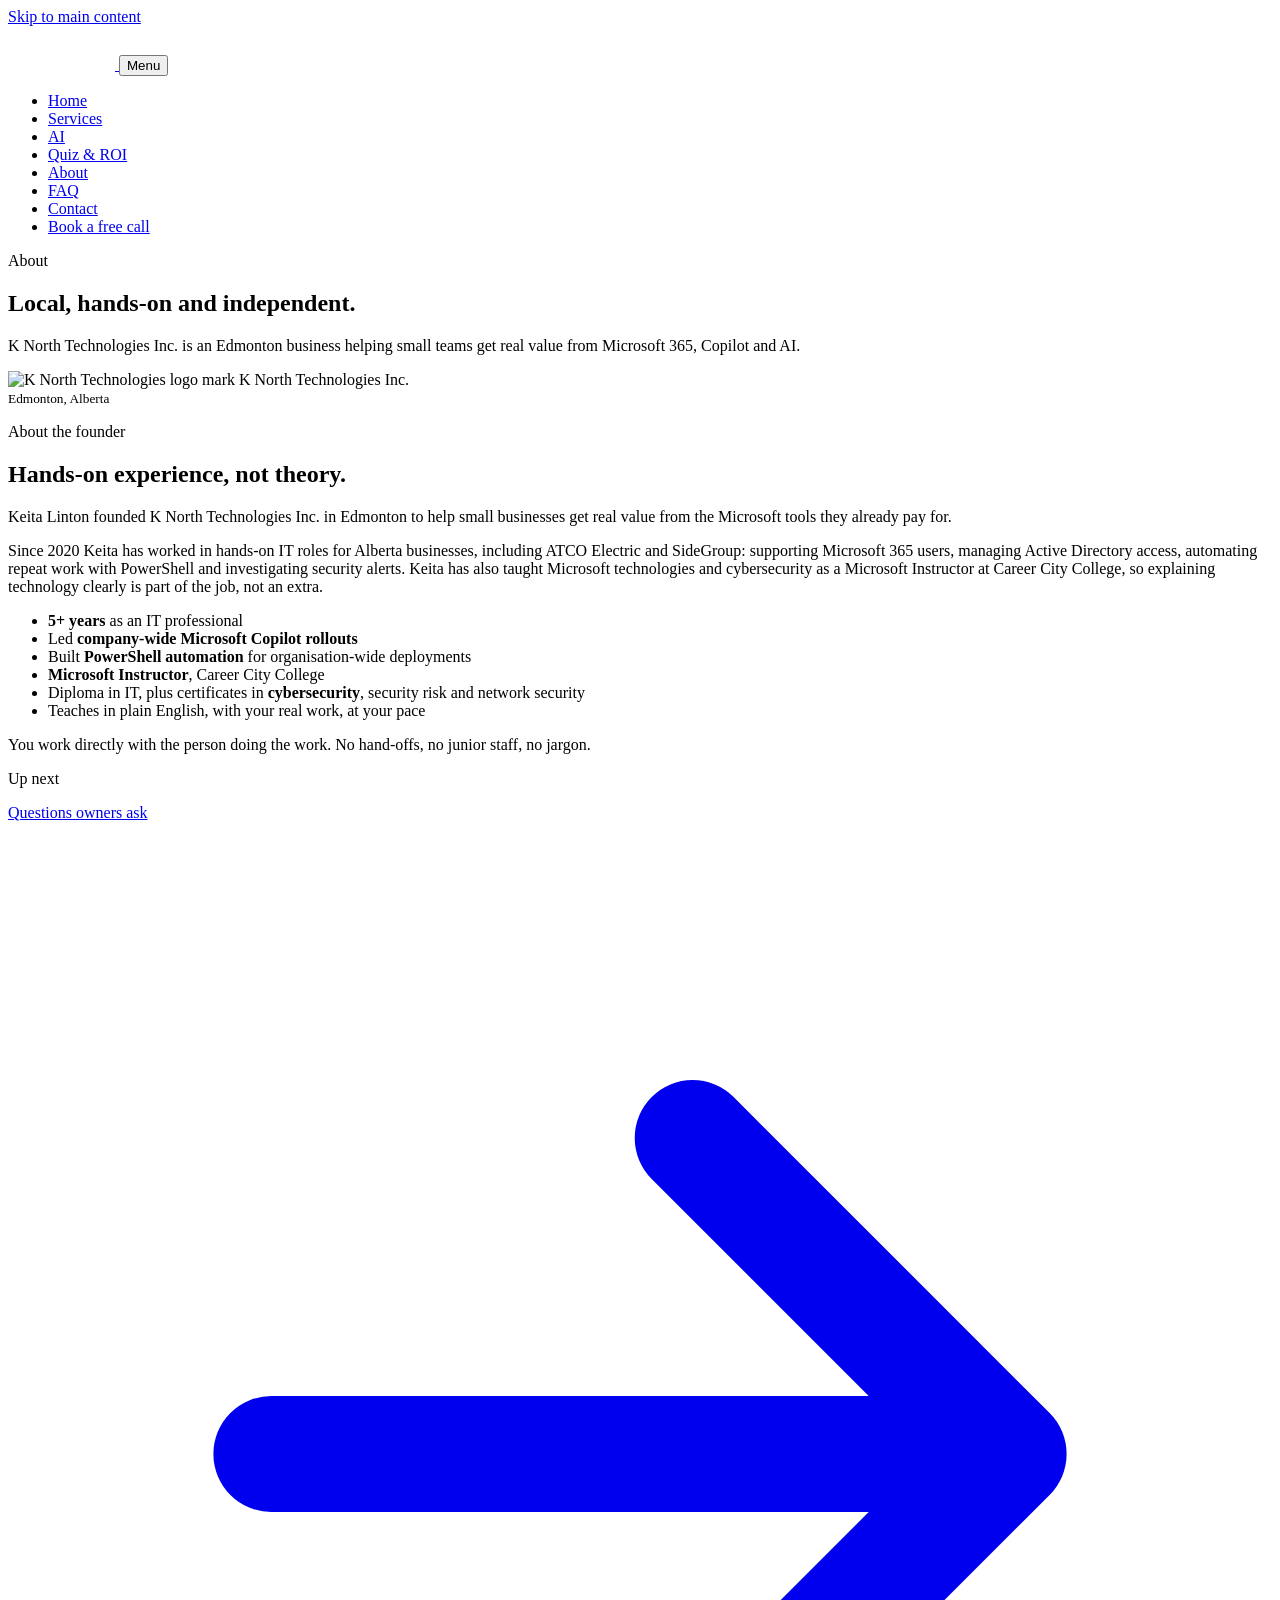
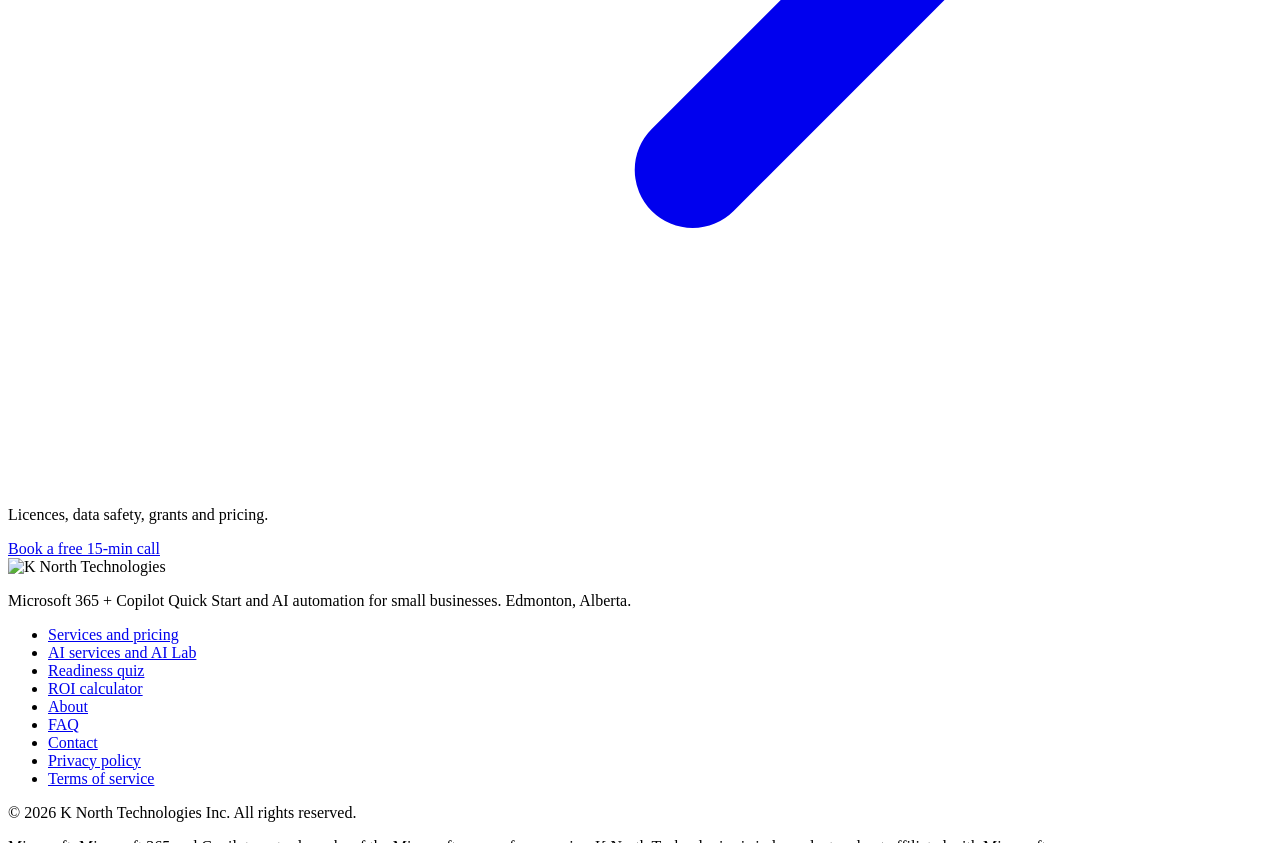
==== about.html @ 17b117b8 "Add files via upload" ====
<!doctype html>
<html lang="en-CA" data-tab="4">
<head>
  <meta charset="utf-8">
  <meta name="viewport" content="width=device-width, initial-scale=1">
  <title>About K North Technologies | Edmonton Microsoft 365 and AI Consultant</title>
  <meta name="description" content="K North Technologies Inc. is an independent Edmonton business helping small teams get real value from Microsoft 365, Copilot and AI.">
  <meta name="author" content="K North Technologies Inc.">
  <meta name="robots" content="index, follow">
  <meta name="theme-color" content="#0a1628">
  <link rel="canonical" href="https://knorthtechnologies.ca/about.html">

  <!-- Open Graph / social sharing -->
  <meta property="og:type" content="website">
  <meta property="og:site_name" content="K North Technologies">
  <meta property="og:locale" content="en_CA">
  <meta property="og:url" content="https://knorthtechnologies.ca/about.html">
  <meta property="og:title" content="About K North Technologies | Edmonton Microsoft 365 and AI Consultant">
  <meta property="og:description" content="K North Technologies Inc. is an independent Edmonton business helping small teams get real value from Microsoft 365, Copilot and AI.">
  <meta property="og:image" content="https://knorthtechnologies.ca/assets/og-image.png">
  <meta property="og:image:width" content="1200">
  <meta property="og:image:height" content="630">
  <meta property="og:image:alt" content="K North Technologies: Microsoft 365 + Copilot Quick Start">
  <meta name="twitter:card" content="summary_large_image">
  <meta name="twitter:title" content="About K North Technologies | Edmonton Microsoft 365 and AI Consultant">
  <meta name="twitter:description" content="K North Technologies Inc. is an independent Edmonton business helping small teams get real value from Microsoft 365, Copilot and AI.">
  <meta name="twitter:image" content="https://knorthtechnologies.ca/assets/og-image.png">

  <link rel="icon" href="assets/favicon-32.png" sizes="32x32" type="image/png">
  <link rel="apple-touch-icon" href="assets/apple-touch-icon.png">
  <link rel="stylesheet" href="css/styles.css">
  <script>(function(d){d.classList.add('js');var t=+d.getAttribute('data-tab'),f=null;try{f=sessionStorage.getItem('kn-from');}catch(e){}var dir=(f===null||+f===t)?'':(t>+f?'fwd':'back');var cap='PageRevealEvent' in window;function enter(){d.classList.add('page-enter');if(dir)d.classList.add('enter-'+dir);}if(!cap){d.classList.add('no-vt');enter();}else addEventListener('pagereveal',function(e){var v=e.viewTransition;if(!v){enter();return;}if(dir&&v.types)v.types.add(dir);var q=function(){};if(v.ready)v.ready.catch(q);if(v.finished)v.finished.catch(q);});})(document.documentElement);</script>
</head>
<body>
  <a class="skip-link" href="#main">Skip to main content</a>

  <header class="site-header" id="top">
    <div class="container header-inner">
      <a class="brand" href="index.html" aria-label="K North Technologies home">
        <picture class="brand-logo"><source media="(max-width: 420px)" srcset="assets/logo-mark.png"><img src="assets/logo.png" alt="K North Technologies" width="107" height="44" decoding="async"></picture>
      </a>

      <button class="nav-toggle" type="button" aria-expanded="false" aria-controls="site-nav">
        <span class="nav-toggle-bars" aria-hidden="true"><span></span><span></span><span></span></span>
        <span class="sr-only">Menu</span>
      </button>

      <nav class="site-nav" id="site-nav" aria-label="Main">
        <ul>
          <li><a href="index.html">Home</a></li>
          <li><a href="services.html">Services</a></li>
          <li><a href="ai.html">AI</a></li>
          <li><a href="quiz.html">Quiz &amp; ROI</a></li>
          <li><a href="about.html" class="active" aria-current="page">About<span class="tab-line" aria-hidden="true"></span></a></li>
          <li><a href="faq.html">FAQ</a></li>
          <li><a href="contact.html">Contact</a></li>
          <li class="nav-cta-item"><a class="btn btn-primary btn-sm js-booking" href="contact.html#contact">Book a free call</a></li>
        </ul>
      </nav>
    </div>
  </header>

  <main id="main">
    <!-- PAGE HERO -->
    <section class="page-hero" aria-labelledby="page-title">
      <div class="hero-bg" aria-hidden="true"><div class="grid-lines"></div><div class="grid-lines grid-lines-hi"></div><div class="hero-spot"></div><div class="orb orb-1"></div><div class="orb orb-2"></div></div>
      <div class="container">
        <p class="eyebrow reveal"><span class="dot" aria-hidden="true"></span> About</p>
        <h1 id="page-title" class="reveal">Local, hands-on and <span class="grad">independent.</span></h1>
        <p class="lead reveal">K North Technologies Inc. is an Edmonton business helping small teams get real value from Microsoft 365, Copilot and AI.</p>
      </div>
    </section>

    <section class="section" id="about" aria-labelledby="about-title">
      <div class="container about">
        <div class="about-photo reveal">
          <!-- Founder photo: to use one, save it as assets/headshot.jpg and replace this div with <img src="assets/headshot.jpg" alt="Keita Linton, founder of K North Technologies" width="480" height="560"> -->
          <div class="headshot-placeholder headshot-mark">
            <img src="assets/logo-mark.png" alt="K North Technologies logo mark" width="360" height="299">
            <span class="headshot-caption">K North Technologies Inc.<br><small>Edmonton, Alberta</small></span>
          </div>
        </div>
        <div class="about-copy reveal">
          <p class="kicker">About the founder</p>
          <h2 id="about-title">Hands-on experience, not theory.</h2>
          <p class="lead-sm">Keita Linton founded K North Technologies Inc. in Edmonton to help small businesses get real value from the Microsoft tools they already pay for.</p>
          <p>Since 2020 Keita has worked in hands-on IT roles for Alberta businesses, including ATCO Electric and SideGroup: supporting Microsoft 365 users, managing Active Directory access, automating repeat work with PowerShell and investigating security alerts. Keita has also taught Microsoft technologies and cybersecurity as a Microsoft Instructor at Career City College, so explaining technology clearly is part of the job, not an extra.</p>
          <ul class="ticks">
            <li><strong>5+ years</strong> as an IT professional</li>
            <li>Led <strong>company-wide Microsoft Copilot rollouts</strong></li>
            <li>Built <strong>PowerShell automation</strong> for organisation-wide deployments</li>
            <li><strong>Microsoft Instructor</strong>, Career City College</li>
            <li>Diploma in IT, plus certificates in <strong>cybersecurity</strong>, security risk and network security</li>
            <li>Teaches in plain English, with your real work, at your pace</li>
          </ul>
          <p>You work directly with the person doing the work. No hand-offs, no junior staff, no jargon.</p>
        </div>
      </div>
    </section>

    <!-- NEXT PAGE -->
    <section class="page-next" aria-label="Keep exploring">
      <div class="container page-next-inner reveal">
        <div>
          <p class="kicker">Up next</p>
          <a class="page-next-link" href="faq.html">Questions owners ask
            <svg viewBox="0 0 24 24" aria-hidden="true" focusable="false"><path d="M5 12h14M13 6l6 6-6 6" fill="none" stroke="currentColor" stroke-width="2.2" stroke-linecap="round" stroke-linejoin="round"/></svg>
          </a>
          <p class="hint">Licences, data safety, grants and pricing.</p>
        </div>
        <a class="btn btn-primary js-booking" href="contact.html#contact">Book a free 15-min call</a>
      </div>
    </section>
  </main>

  <footer class="site-footer">
    <div class="container footer-inner">
      <div class="footer-brand">
        <img class="footer-logo" src="assets/logo.png" alt="K North Technologies" width="107" height="44" loading="lazy" decoding="async">
        <p>Microsoft 365 + Copilot Quick Start and AI automation for small businesses. Edmonton, Alberta.</p>
      </div>
      <nav class="footer-nav" aria-label="Footer">
        <ul>
          <li><a href="services.html">Services and pricing</a></li>
          <li><a href="ai.html">AI services and AI Lab</a></li>
          <li><a href="quiz.html">Readiness quiz</a></li>
          <li><a href="quiz.html#roi">ROI calculator</a></li>
          <li><a href="about.html">About</a></li>
          <li><a href="faq.html">FAQ</a></li>
          <li><a href="contact.html">Contact</a></li>
          <li><a href="privacy.html">Privacy policy</a></li>
          <li><a href="terms.html">Terms of service</a></li>
        </ul>
      </nav>
    </div>
    <div class="container footer-legal">
      <p>&copy; <span id="year">2026</span> K North Technologies Inc. All rights reserved.</p>
      <p>Microsoft, Microsoft 365 and Copilot are trademarks of the Microsoft group of companies. K North Technologies is independent and not affiliated with Microsoft.</p>
    </div>
  </footer>

  <script src="js/main.js" defer></script>
</body>
</html>
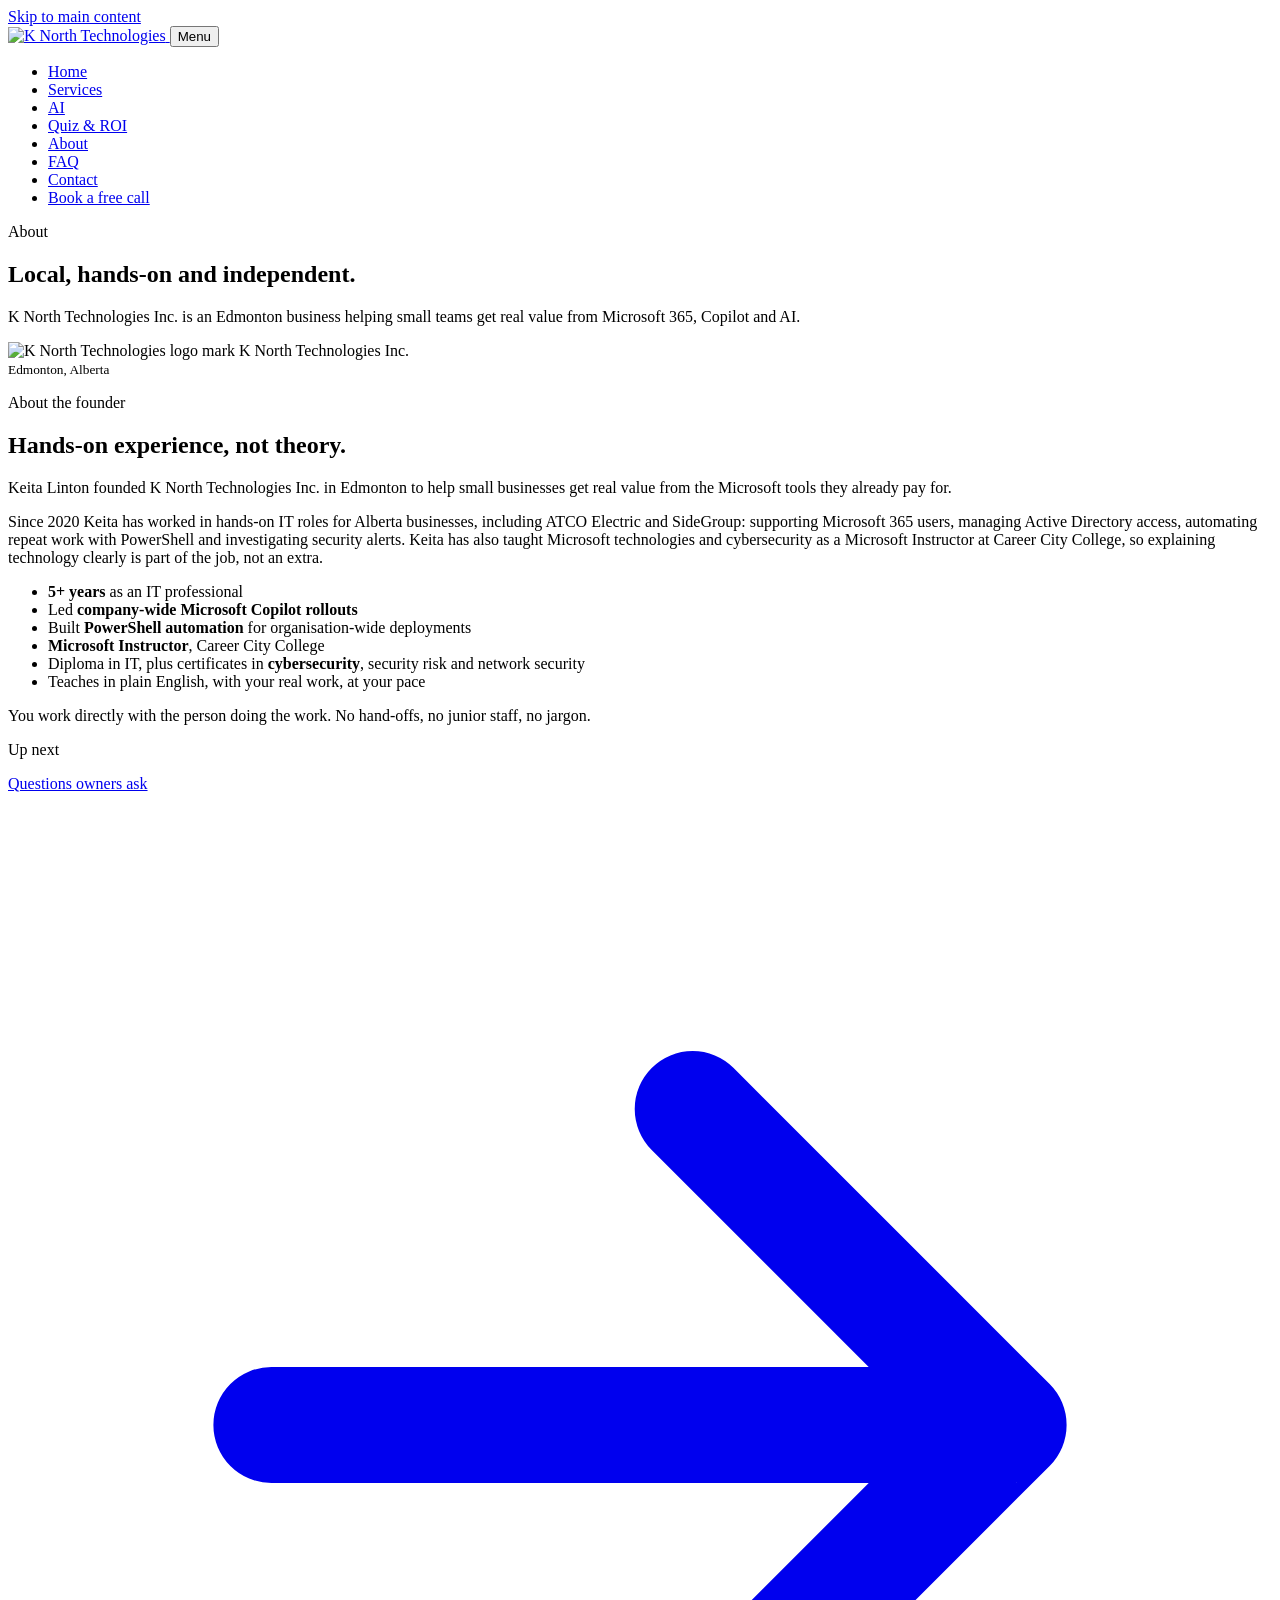
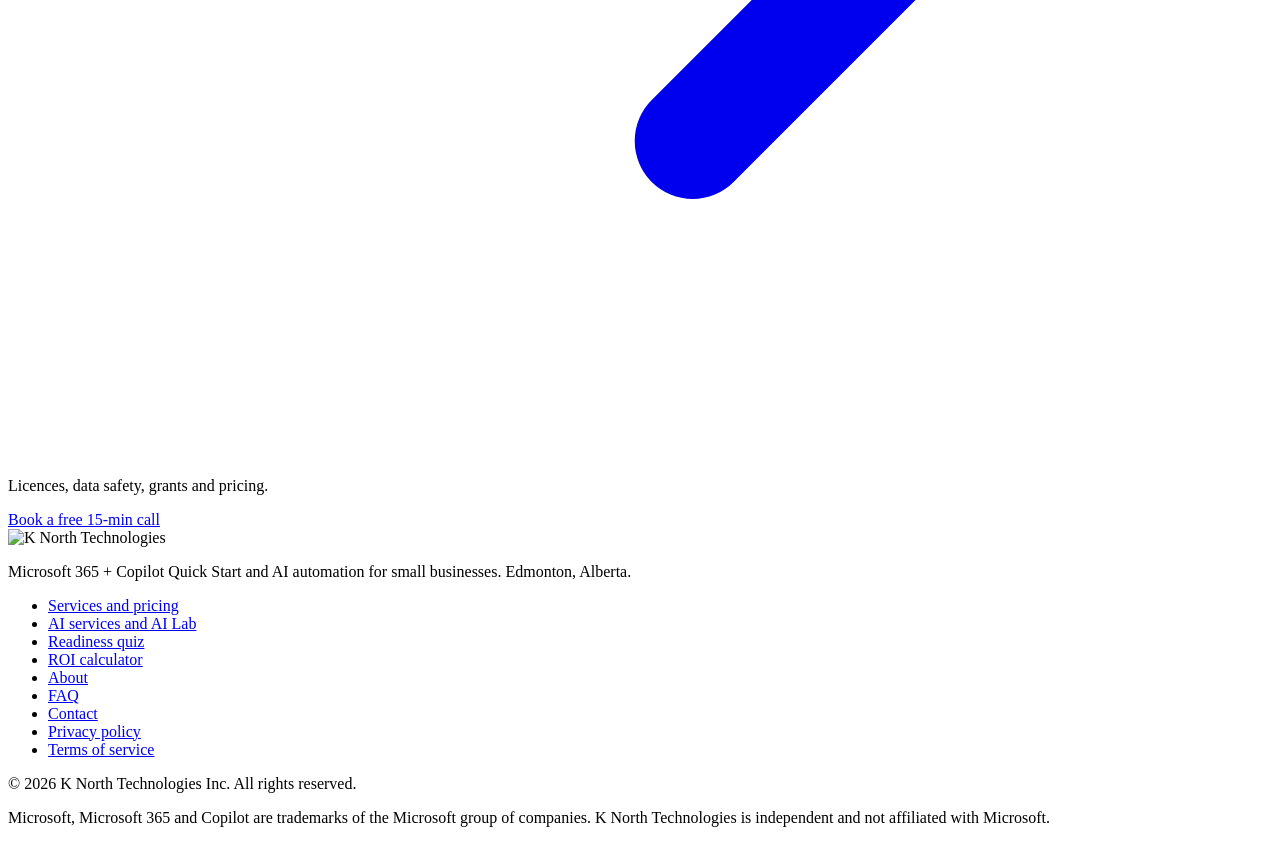
==== commit 0ad63fbd: "Add files via upload" ====
--- a/about.html
+++ b/about.html
@@ -28,7 +28,7 @@
 
   <link rel="icon" href="assets/favicon-32.png" sizes="32x32" type="image/png">
   <link rel="apple-touch-icon" href="assets/apple-touch-icon.png">
-  <link rel="stylesheet" href="css/styles.css">
+  <link rel="stylesheet" href="css/styles.css?v=2">
   <script>(function(d){d.classList.add('js');var t=+d.getAttribute('data-tab'),f=null;try{f=sessionStorage.getItem('kn-from');}catch(e){}var dir=(f===null||+f===t)?'':(t>+f?'fwd':'back');var cap='PageRevealEvent' in window;function enter(){d.classList.add('page-enter');if(dir)d.classList.add('enter-'+dir);}if(!cap){d.classList.add('no-vt');enter();}else addEventListener('pagereveal',function(e){var v=e.viewTransition;if(!v){enter();return;}if(dir&&v.types)v.types.add(dir);var q=function(){};if(v.ready)v.ready.catch(q);if(v.finished)v.finished.catch(q);});})(document.documentElement);</script>
 </head>
 <body>
@@ -139,6 +139,6 @@
     </div>
   </footer>
 
-  <script src="js/main.js" defer></script>
+  <script src="js/main.js?v=2" defer></script>
 </body>
 </html>
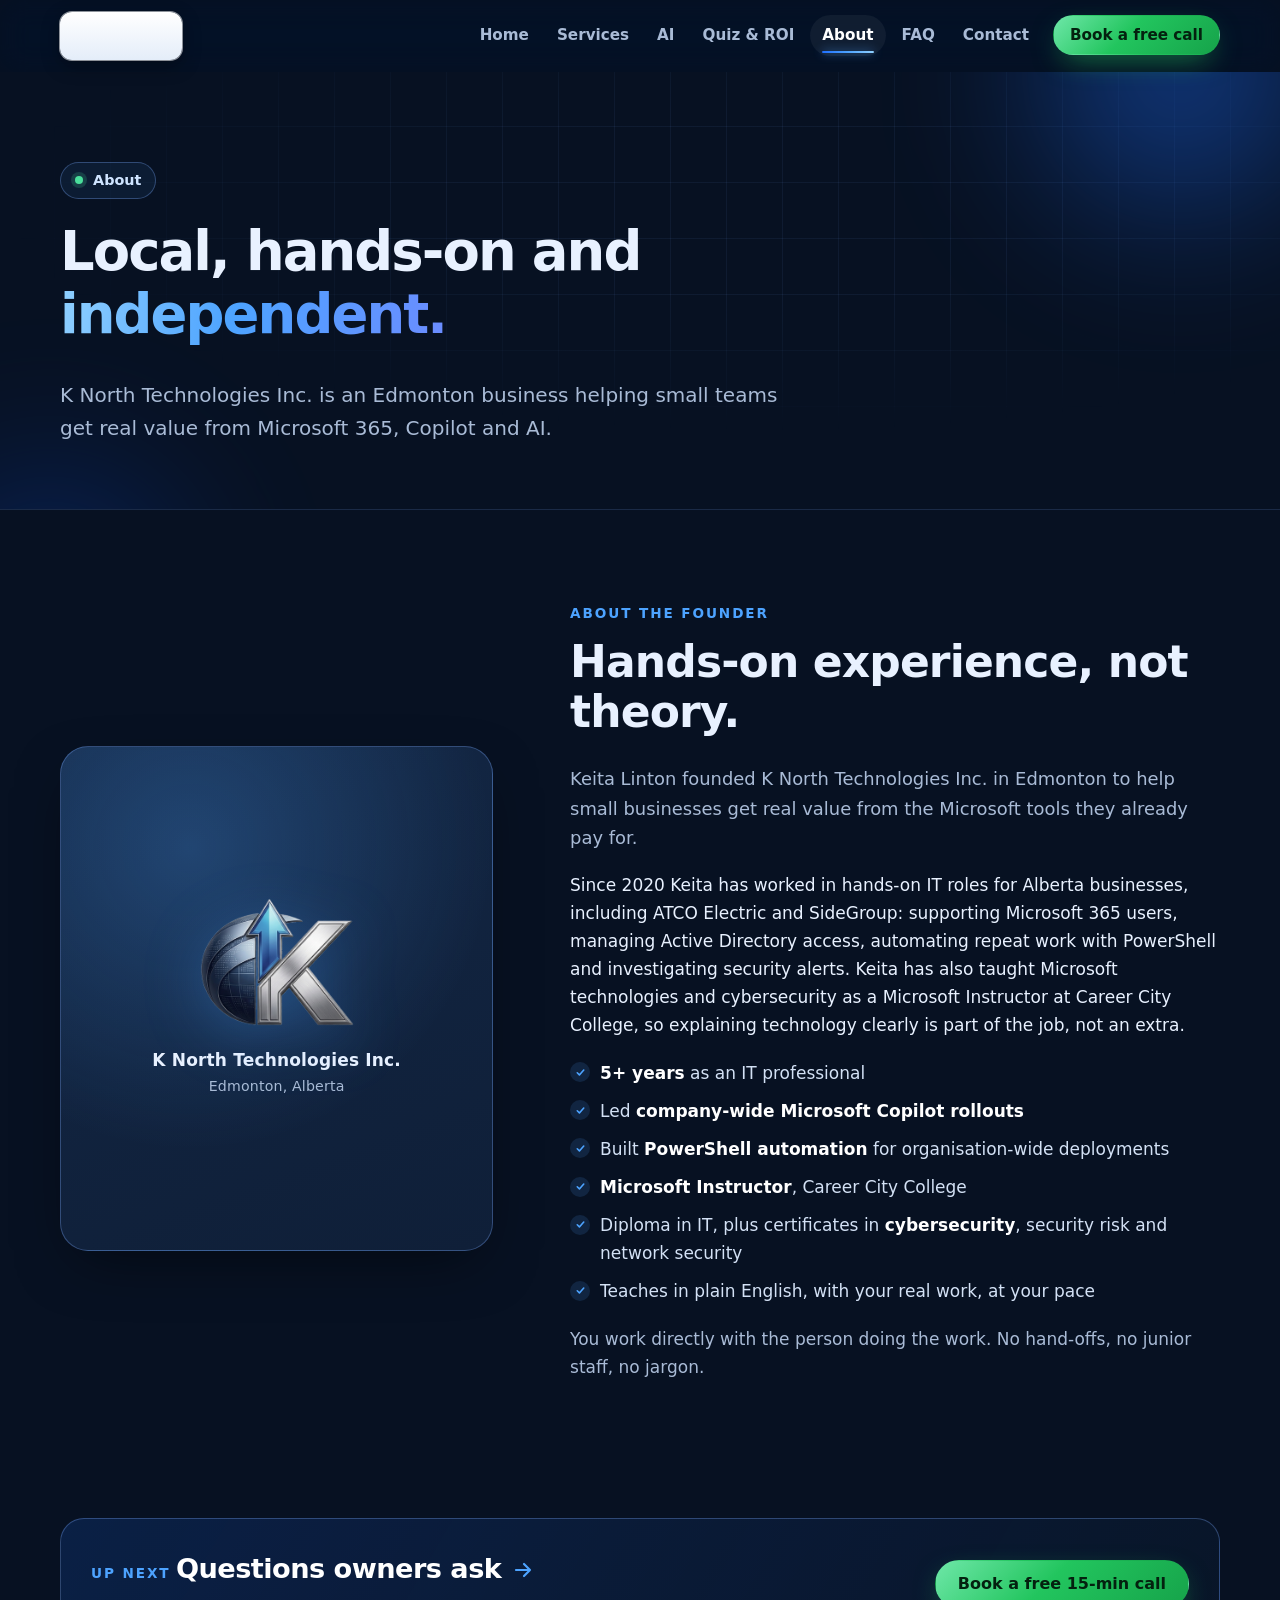
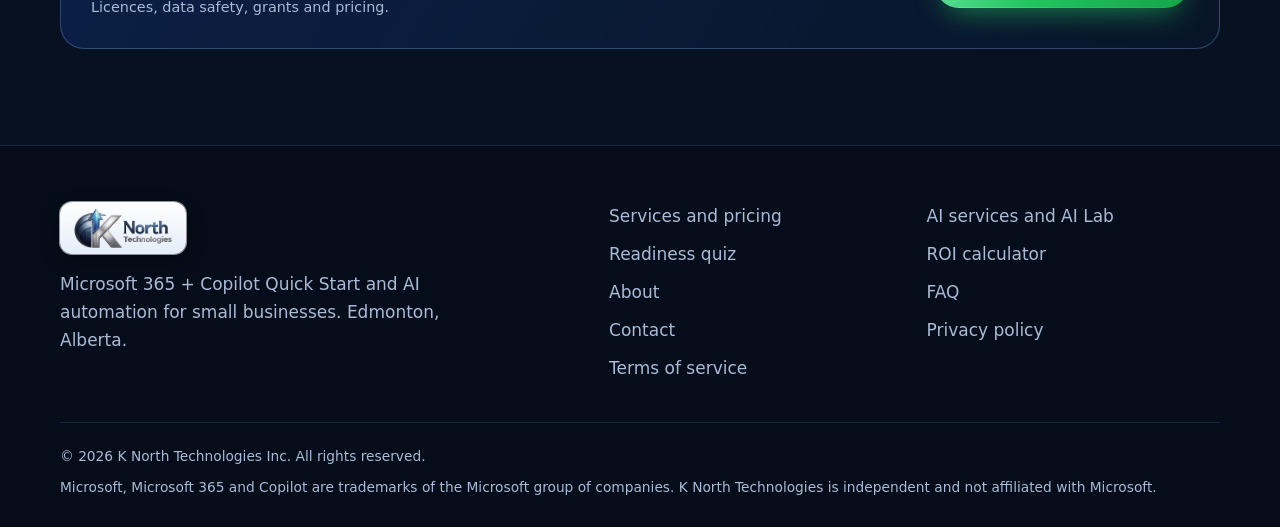
==== commit bc401539: "Add files via upload" ====
--- a/about.html
+++ b/about.html
@@ -28,7 +28,7 @@
 
   <link rel="icon" href="assets/favicon-32.png" sizes="32x32" type="image/png">
   <link rel="apple-touch-icon" href="assets/apple-touch-icon.png">
-  <link rel="stylesheet" href="css/styles.css?v=2">
+  <link rel="stylesheet" href="css/styles.css?v=3">
   <script>(function(d){d.classList.add('js');var t=+d.getAttribute('data-tab'),f=null;try{f=sessionStorage.getItem('kn-from');}catch(e){}var dir=(f===null||+f===t)?'':(t>+f?'fwd':'back');var cap='PageRevealEvent' in window;function enter(){d.classList.add('page-enter');if(dir)d.classList.add('enter-'+dir);}if(!cap){d.classList.add('no-vt');enter();}else addEventListener('pagereveal',function(e){var v=e.viewTransition;if(!v){enter();return;}if(dir&&v.types)v.types.add(dir);var q=function(){};if(v.ready)v.ready.catch(q);if(v.finished)v.finished.catch(q);});})(document.documentElement);</script>
 </head>
 <body>
@@ -139,6 +139,6 @@
     </div>
   </footer>
 
-  <script src="js/main.js?v=2" defer></script>
+  <script src="js/main.js?v=3" defer></script>
 </body>
 </html>
--- a/css/styles.css
+++ b/css/styles.css
@@ -0,0 +1,601 @@
+/* K North Technologies: site styles. Plain CSS, no build step. */
+:root {
+  --bg: #071122;
+  --bg-2: #0a1628;
+  --surface: #0f1f38;
+  --surface-2: #132745;
+  --line: rgba(124, 172, 255, 0.16);
+  --line-strong: rgba(124, 172, 255, 0.32);
+  --text: #e8f1ff;
+  --muted: #a9bbd6;        /* 9.6:1 on --bg */
+  --accent: #4da3ff;       /* 7.4:1 on --bg */
+  --accent-2: #1f6fff;
+  --accent-soft: rgba(77, 163, 255, 0.14);
+  --on-accent: #04101f;    /* text on accent buttons, 7.9:1 */
+  --ok: #4ade9b;
+  --warn: #ffd166;
+  --error: #ff8a8a;
+  --radius: 18px;
+  --radius-sm: 12px;
+  --shadow: 0 20px 60px -20px rgba(0, 0, 0, 0.6);
+  --glow: 0 0 0 1px rgba(77, 163, 255, 0.35), 0 18px 50px -12px rgba(31, 111, 255, 0.55);
+  --font: "Inter", "SF Pro Text", "Segoe UI Variable Text", "Segoe UI", system-ui, -apple-system, Roboto, "Helvetica Neue", Arial, sans-serif;
+  --font-display: "Inter", "SF Pro Display", "Segoe UI Variable Display", "Segoe UI", system-ui, -apple-system, Roboto, "Helvetica Neue", Arial, sans-serif;
+  --mono: ui-monospace, "SF Mono", "Cascadia Code", Menlo, Consolas, monospace;
+  --header-h: 72px;
+}
+
+*, *::before, *::after { box-sizing: border-box; }
+html { -webkit-text-size-adjust: 100%; }
+@media (prefers-reduced-motion: no-preference) { html { scroll-behavior: smooth; } }
+body {
+  margin: 0;
+  font-family: var(--font);
+  font-size: 1.0625rem;
+  line-height: 1.65;
+  color: var(--text);
+  background: var(--bg);
+  -webkit-font-smoothing: antialiased;
+  text-rendering: optimizeLegibility;
+}
+img, svg { display: block; max-width: 100%; }
+a { color: var(--accent); text-underline-offset: 3px; }
+a:hover { color: #8cc4ff; }
+h1, h2, h3, h4 { font-family: var(--font-display); line-height: 1.15; letter-spacing: -0.02em; margin: 0 0 0.6em; }
+h1 { font-size: clamp(2.3rem, 5.2vw, 4rem); font-weight: 800; letter-spacing: -0.035em; }
+h2 { font-size: clamp(1.8rem, 3.6vw, 2.75rem); font-weight: 800; }
+h3 { font-size: 1.25rem; font-weight: 700; }
+h4 { font-size: 1rem; font-weight: 700; }
+p { margin: 0 0 1em; }
+ul, ol { margin: 0; padding: 0; }
+strong { color: #fff; font-weight: 700; }
+section[id], [id="contact-form"] { scroll-margin-top: calc(var(--header-h) + 12px); }
+
+:focus-visible { outline: 3px solid var(--accent); outline-offset: 3px; border-radius: 6px; }
+.sr-only { position: absolute !important; width: 1px; height: 1px; padding: 0; margin: -1px; overflow: hidden; clip: rect(0 0 0 0); white-space: nowrap; border: 0; }
+.skip-link { position: absolute; left: 16px; top: -60px; z-index: 1000; padding: 10px 16px; background: var(--accent); color: var(--on-accent); font-weight: 700; border-radius: 10px; text-decoration: none; }
+.skip-link:focus { top: 12px; }
+
+/* Clearly marked placeholders (see TODO.md) */
+[hidden] { display: none !important; }
+
+.container { width: min(1160px, 100% - 40px); margin-inline: auto; }
+.container.narrow { width: min(860px, 100% - 40px); }
+
+/* Buttons */
+.btn {
+  --b: transparent;
+  display: inline-flex; align-items: center; justify-content: center; gap: 10px;
+  min-height: 48px; padding: 12px 22px;
+  font: inherit; font-weight: 700; font-size: 1rem; line-height: 1.2;
+  border-radius: 999px; border: 1px solid var(--b);
+  text-decoration: none; cursor: pointer;
+  transition: transform .2s ease, box-shadow .2s ease, background-color .2s ease, color .2s ease, border-color .2s ease;
+}
+.btn svg { width: 20px; height: 20px; }
+.btn-primary { background: linear-gradient(135deg, #6cb6ff, var(--accent) 45%, #3f8dff); color: var(--on-accent); box-shadow: 0 10px 30px -10px rgba(31, 111, 255, .8); }
+.btn-primary:hover { color: var(--on-accent); transform: translateY(-2px); box-shadow: var(--glow); }
+.btn-ghost { --b: var(--line-strong); background: rgba(255, 255, 255, 0.03); color: var(--text); }
+.btn-ghost:hover { color: #fff; border-color: var(--accent); background: var(--accent-soft); }
+.btn[disabled] { opacity: .45; cursor: not-allowed; transform: none; box-shadow: none; }
+.btn-sm { min-height: 40px; padding: 8px 16px; font-size: .95rem; }
+.btn-lg { min-height: 56px; padding: 14px 28px; font-size: 1.05rem; }
+.btn-block { width: 100%; }
+
+/* Header */
+.site-header {
+  position: sticky; top: 0; z-index: 100;
+  height: var(--header-h);
+  background: rgba(7, 17, 34, 0.55);
+  backdrop-filter: saturate(160%) blur(14px);
+  -webkit-backdrop-filter: saturate(160%) blur(14px);
+  border-bottom: 1px solid transparent;
+  transition: background-color .3s ease, border-color .3s ease;
+}
+.site-header.scrolled { background: rgba(7, 17, 34, 0.88); border-bottom-color: var(--line); }
+.header-inner { height: 100%; display: flex; align-items: center; justify-content: space-between; gap: 20px; }
+.brand { display: inline-flex; align-items: center; gap: 12px; color: var(--text); text-decoration: none; }
+.brand:hover { color: #fff; }
+.brand-mark { width: 40px; height: 40px; }
+.brand-text { display: flex; flex-direction: column; font-family: var(--font-display); font-weight: 800; font-size: 1.15rem; line-height: 1.05; letter-spacing: -0.02em; }
+.brand-sub { font-size: .68rem; font-weight: 600; letter-spacing: .2em; text-transform: uppercase; color: var(--accent); }
+/* Image logo (added 2026-11-25). The logo has navy lettering, so it sits on a light
+   frosted plate to stay readable on the dark theme. */
+.brand-logo, .footer-logo {
+  background: linear-gradient(180deg, #ffffff 0%, #e4edf9 100%);
+  border-radius: 12px;
+  box-shadow: 0 0 0 1px rgba(255,255,255,.55), 0 6px 18px rgba(0,0,0,.35);
+  transition: box-shadow .25s ease, transform .25s ease;
+}
+.brand-logo { display: inline-flex; align-items: center; padding: 4px 12px; line-height: 0; }
+.brand-logo img { display: block; height: 40px; width: auto; max-width: none; }
+.brand:hover .brand-logo, .brand:focus-visible .brand-logo { box-shadow: 0 0 0 1px rgba(255,255,255,.7), 0 0 22px rgba(77,163,255,.45); transform: translateY(-1px); }
+.footer-logo { display: block; height: 40px; width: auto; max-width: 100%; padding: 6px 14px; box-sizing: content-box; }
+.footer-brand-mini { margin-bottom: 20px; }
+.footer-brand-mini a { display: inline-block; }
+@media (max-width: 420px) {
+  .brand-logo { padding: 4px 8px; }
+  .brand-logo img { height: 38px; }
+}
+
+.site-nav ul { list-style: none; display: flex; align-items: center; gap: 4px; }
+.site-nav a:not(.btn) { display: block; padding: 8px 12px; color: var(--muted); text-decoration: none; font-weight: 600; font-size: .95rem; border-radius: 999px; }
+.site-nav a:not(.btn):hover, .site-nav a.active { color: #fff; background: rgba(255,255,255,.05); }
+.nav-cta-item { margin-left: 8px; }
+
+.nav-toggle { display: none; width: 48px; height: 48px; border-radius: 12px; border: 1px solid var(--line-strong); background: rgba(255,255,255,.03); color: var(--text); cursor: pointer; }
+.nav-toggle-bars { display: grid; gap: 5px; width: 22px; margin: auto; }
+.nav-toggle-bars span { display: block; height: 2px; background: currentColor; border-radius: 2px; transition: transform .25s ease, opacity .25s ease; }
+.nav-toggle[aria-expanded="true"] .nav-toggle-bars span:nth-child(1) { transform: translateY(7px) rotate(45deg); }
+.nav-toggle[aria-expanded="true"] .nav-toggle-bars span:nth-child(2) { opacity: 0; }
+.nav-toggle[aria-expanded="true"] .nav-toggle-bars span:nth-child(3) { transform: translateY(-7px) rotate(-45deg); }
+
+@media (max-width: 1080px) {
+  .nav-toggle { display: block; }
+  .site-nav {
+    position: fixed; inset: var(--header-h) 0 auto 0;
+    max-height: calc(100vh - var(--header-h)); overflow-y: auto;
+    background: rgba(7, 17, 34, 0.98);
+    border-bottom: 1px solid var(--line);
+    padding: 12px 20px 24px;
+    visibility: hidden; opacity: 0; transform: translateY(-8px);
+    transition: opacity .25s ease, transform .25s ease, visibility 0s linear .25s;
+  }
+  .site-nav.open { visibility: visible; opacity: 1; transform: none; transition: opacity .25s ease, transform .25s ease, visibility 0s; }
+  .site-nav ul { flex-direction: column; align-items: stretch; gap: 2px; }
+  .site-nav a:not(.btn) { padding: 14px 12px; font-size: 1.05rem; border-radius: 12px; }
+  .nav-cta-item { margin: 12px 0 0; }
+  .nav-cta-item .btn { width: 100%; min-height: 52px; }
+  body.nav-open { overflow: hidden; }
+}
+
+/* Hero */
+.hero { position: relative; padding: clamp(48px, 8vw, 110px) 0 56px; overflow: hidden; isolation: isolate; }
+.hero-bg { position: absolute; inset: 0; z-index: -1; }
+.grid-lines { position: absolute; inset: -2px; background-image: linear-gradient(rgba(124,172,255,.07) 1px, transparent 1px), linear-gradient(90deg, rgba(124,172,255,.07) 1px, transparent 1px); background-size: 56px 56px; mask-image: radial-gradient(ellipse 80% 70% at 60% 30%, #000 30%, transparent 75%); -webkit-mask-image: radial-gradient(ellipse 80% 70% at 60% 30%, #000 30%, transparent 75%); }
+.orb { position: absolute; border-radius: 50%; filter: blur(70px); opacity: .55; }
+.orb-1 { width: 520px; height: 520px; right: -120px; top: -160px; background: radial-gradient(circle, #1f6fff, transparent 65%); }
+.orb-2 { width: 420px; height: 420px; left: -160px; bottom: -200px; background: radial-gradient(circle, #0e4bd1, transparent 65%); opacity: .4; }
+@media (prefers-reduced-motion: no-preference) {
+  .orb-1 { animation: drift 16s ease-in-out infinite alternate; }
+  .orb-2 { animation: drift 20s ease-in-out infinite alternate-reverse; }
+}
+@keyframes drift { to { transform: translate(-40px, 40px) scale(1.08); } }
+
+.hero-inner { display: grid; grid-template-columns: 1.15fr .85fr; gap: clamp(32px, 5vw, 72px); align-items: center; }
+.eyebrow { display: inline-flex; align-items: center; gap: 10px; padding: 6px 14px; border: 1px solid var(--line-strong); border-radius: 999px; background: rgba(77,163,255,.08); color: #cfe4ff; font-size: .9rem; font-weight: 600; margin-bottom: 22px; }
+.dot { width: 8px; height: 8px; border-radius: 50%; background: var(--ok); box-shadow: 0 0 0 4px rgba(74,222,155,.18); }
+.grad { background: linear-gradient(100deg, #8fd0ff, var(--accent) 45%, #6b8cff); -webkit-background-clip: text; background-clip: text; color: transparent; }
+.lead { font-size: clamp(1.08rem, 1.6vw, 1.25rem); color: var(--muted); max-width: 40ch; }
+.lead strong { color: var(--text); }
+.hero-actions { display: flex; flex-wrap: wrap; gap: 14px; margin: 30px 0 26px; }
+.hero-points { list-style: none; display: flex; flex-wrap: wrap; gap: 10px 22px; color: var(--muted); font-size: .97rem; }
+.hero-points li { position: relative; padding-left: 26px; }
+.hero-points li::before { content: ""; position: absolute; left: 0; top: .25em; width: 18px; height: 18px; border-radius: 50%; background: var(--accent-soft) url("data:image/svg+xml,%3Csvg xmlns='http://www.w3.org/2000/svg' viewBox='0 0 24 24'%3E%3Cpath d='M6 12.5l4 4 8-9' fill='none' stroke='%234da3ff' stroke-width='3' stroke-linecap='round' stroke-linejoin='round'/%3E%3C/svg%3E") center/12px no-repeat; }
+
+.glass-card {
+  position: relative; padding: 22px; border-radius: 24px;
+  background: linear-gradient(160deg, rgba(25, 50, 90, .75), rgba(10, 22, 40, .85));
+  border: 1px solid var(--line-strong);
+  box-shadow: var(--shadow), inset 0 1px 0 rgba(255,255,255,.06);
+}
+.glass-card::before { content: ""; position: absolute; inset: -1px; border-radius: inherit; padding: 1px; background: linear-gradient(140deg, rgba(108,182,255,.9), transparent 40%, transparent 60%, rgba(31,111,255,.7)); -webkit-mask: linear-gradient(#000 0 0) content-box, linear-gradient(#000 0 0); -webkit-mask-composite: xor; mask-composite: exclude; pointer-events: none; }
+@media (prefers-reduced-motion: no-preference) { .glass-card { animation: float 7s ease-in-out infinite; } }
+@keyframes float { 50% { transform: translateY(-10px); } }
+.gc-head { display: flex; align-items: center; gap: 12px; margin-bottom: 18px; }
+.gc-dots { display: flex; gap: 6px; }
+.gc-dots i { width: 10px; height: 10px; border-radius: 50%; background: rgba(255,255,255,.18); }
+.gc-dots i:first-child { background: #ff6b6b; } .gc-dots i:nth-child(2) { background: #ffd166; } .gc-dots i:nth-child(3) { background: var(--ok); }
+.gc-title { color: var(--muted); font-size: .85rem; font-weight: 600; }
+.gc-score { position: relative; width: 150px; margin: 4px auto 18px; }
+.ring { transform: rotate(-90deg); }
+.ring-bg { fill: none; stroke: rgba(255,255,255,.08); stroke-width: 10; }
+.ring-fg { fill: none; stroke: var(--accent); stroke-width: 10; stroke-linecap: round; stroke-dasharray: 100; stroke-dashoffset: 14; filter: drop-shadow(0 0 6px rgba(77,163,255,.6)); }
+.gc-score-label { position: absolute; inset: 0; display: grid; place-content: center; text-align: center; }
+.gc-score-label strong { font-size: 2.4rem; line-height: 1; font-family: var(--font-display); }
+.gc-score-label span { font-size: .78rem; color: var(--muted); }
+.gc-checks { list-style: none; display: grid; gap: 9px; margin-bottom: 18px; font-size: .92rem; color: #d6e5fb; }
+.gc-checks li { display: flex; align-items: center; gap: 10px; }
+.ok { flex: none; width: 20px; height: 20px; border-radius: 50%; background: rgba(74,222,155,.16) url("data:image/svg+xml,%3Csvg xmlns='http://www.w3.org/2000/svg' viewBox='0 0 24 24'%3E%3Cpath d='M6 12.5l4 4 8-9' fill='none' stroke='%234ade9b' stroke-width='3' stroke-linecap='round' stroke-linejoin='round'/%3E%3C/svg%3E") center/13px no-repeat; }
+.gc-bars { display: grid; gap: 8px; }
+.gc-bars div { display: grid; grid-template-columns: 64px 1fr; align-items: center; gap: 10px; font-size: .8rem; color: var(--muted); }
+.gc-bars b { height: 8px; border-radius: 99px; background: rgba(255,255,255,.07); position: relative; overflow: hidden; }
+.gc-bars b::after { content: ""; position: absolute; inset: 0; width: var(--w); border-radius: inherit; background: linear-gradient(90deg, var(--accent-2), var(--accent)); }
+@media (prefers-reduced-motion: no-preference) {
+  .js .gc-bars b::after { animation: grow 1.6s cubic-bezier(.2,.8,.2,1) .4s both; }
+  .js .gc-score .ring-fg { animation: ring 1.8s cubic-bezier(.2,.8,.2,1) .2s both; }
+}
+@keyframes grow { from { width: 0; } }
+@keyframes ring { from { stroke-dashoffset: 100; } }
+
+.trust-strip { list-style: none; display: grid; grid-template-columns: repeat(4, 1fr); gap: 1px; margin-top: clamp(48px, 7vw, 84px); border: 1px solid var(--line); border-radius: var(--radius); overflow: hidden; background: var(--line); }
+.trust-strip li { padding: 18px 20px; background: rgba(10, 22, 40, .9); color: var(--muted); font-size: .95rem; }
+.trust-strip strong { display: block; color: #fff; font-size: 1.1rem; }
+
+/* Sections */
+.section { padding: clamp(72px, 10vw, 120px) 0; position: relative; }
+.section-alt { background: linear-gradient(180deg, var(--bg-2), #0b1a30); border-block: 1px solid var(--line); }
+.section-head { max-width: 760px; margin-bottom: clamp(36px, 5vw, 56px); }
+.kicker { display: inline-block; color: var(--accent); font-weight: 700; font-size: .85rem; letter-spacing: .14em; text-transform: uppercase; margin-bottom: 12px; }
+.section-lead { color: var(--muted); font-size: 1.12rem; }
+.lead-sm { font-size: 1.12rem; color: var(--muted); }
+
+.panel { background: linear-gradient(160deg, var(--surface-2), var(--surface)); border: 1px solid var(--line); border-radius: 24px; padding: clamp(22px, 4vw, 40px); box-shadow: var(--shadow); }
+
+.cards-3 { display: grid; grid-template-columns: repeat(3, 1fr); gap: 20px; }
+.card { padding: 28px; border-radius: var(--radius); background: linear-gradient(160deg, var(--surface-2), var(--surface)); border: 1px solid var(--line); transition: transform .25s ease, border-color .25s ease, box-shadow .25s ease; }
+.card:hover { border-color: var(--line-strong); transform: translateY(-4px); box-shadow: var(--shadow); }
+.card p { color: var(--muted); margin: 0; }
+.card-icon { width: 48px; height: 48px; display: grid; place-items: center; border-radius: 14px; background: var(--accent-soft); color: var(--accent); margin-bottom: 18px; border: 1px solid var(--line-strong); }
+.card-icon svg { width: 24px; height: 24px; }
+.auto-cards .card h3 { display: flex; align-items: center; gap: 10px; }
+.auto-cards .card h3::before { content: ""; width: 10px; height: 10px; border-radius: 3px; background: var(--accent); box-shadow: 0 0 12px var(--accent); }
+
+/* Pricing */
+.pricing-grid { display: grid; grid-template-columns: 1fr 1.15fr 1fr; gap: 20px; align-items: stretch; }
+.price-card { display: flex; flex-direction: column; padding: 30px; border-radius: 24px; background: linear-gradient(160deg, var(--surface-2), var(--surface)); border: 1px solid var(--line); }
+.price-card .ticks { margin: 6px 0 26px; flex: 1; align-content: start; }
+.price-card.featured { position: relative; border-color: rgba(77,163,255,.6); background: linear-gradient(160deg, #173563, #0f2242); box-shadow: var(--glow); }
+@media (min-width: 900px) { .price-card.featured { transform: translateY(-14px); } }
+.badge { align-self: flex-start; padding: 5px 12px; border-radius: 999px; background: var(--accent); color: var(--on-accent); font-size: .8rem; font-weight: 800; letter-spacing: .02em; margin-bottom: 16px; }
+.price { display: flex; align-items: baseline; gap: 12px; margin-bottom: 6px; }
+.amount { font-family: var(--font-display); font-size: 2.8rem; font-weight: 800; letter-spacing: -0.03em; color: #fff; line-height: 1.1; }
+.was { color: var(--muted); font-size: 1.15rem; }
+.price-note { color: var(--muted); font-size: .97rem; }
+.ticks { list-style: none; display: grid; gap: 10px; }
+.ticks li { position: relative; padding-left: 30px; color: #d3e1f5; }
+.ticks li::before { content: ""; position: absolute; left: 0; top: .2em; width: 20px; height: 20px; border-radius: 50%; background: var(--accent-soft) url("data:image/svg+xml,%3Csvg xmlns='http://www.w3.org/2000/svg' viewBox='0 0 24 24'%3E%3Cpath d='M6 12.5l4 4 8-9' fill='none' stroke='%234da3ff' stroke-width='3' stroke-linecap='round' stroke-linejoin='round'/%3E%3C/svg%3E") center/13px no-repeat; }
+.addon { display: grid; grid-template-columns: 1fr 1fr; gap: 24px; margin-top: 32px; padding: 28px; border-radius: 24px; border: 1px dashed var(--line-strong); background: rgba(77,163,255,.04); }
+.addon p { color: var(--muted); margin: 0; }
+.grant-note { display: flex; gap: 14px; align-items: flex-start; }
+.grant-note svg { flex: none; width: 26px; height: 26px; color: var(--warn); margin-top: 2px; }
+
+/* Timeline */
+.timeline { list-style: none; position: relative; display: grid; gap: 22px; max-width: 860px; }
+.timeline::before { content: ""; position: absolute; left: 27px; top: 10px; bottom: 10px; width: 2px; background: linear-gradient(var(--accent), rgba(77,163,255,.1)); }
+.timeline li { display: grid; grid-template-columns: 56px 1fr; gap: 22px; align-items: start; }
+.tl-step { position: relative; z-index: 1; width: 56px; height: 56px; display: grid; place-items: center; border-radius: 50%; background: var(--bg); border: 2px solid var(--accent); color: #fff; font-weight: 800; font-size: 1.2rem; box-shadow: 0 0 0 6px var(--bg), 0 0 24px rgba(77,163,255,.45); }
+.tl-body { padding: 22px 26px; border-radius: var(--radius); background: linear-gradient(160deg, var(--surface-2), var(--surface)); border: 1px solid var(--line); }
+.tl-body p:last-child { margin: 0; color: var(--muted); }
+.tl-when { color: var(--accent); font-weight: 700; font-size: .85rem; letter-spacing: .1em; text-transform: uppercase; margin-bottom: 6px; }
+
+/* Quiz */
+.quiz-progress { height: 6px; border-radius: 99px; background: rgba(255,255,255,.07); overflow: hidden; margin-bottom: 16px; }
+.quiz-progress-bar { display: block; height: 100%; width: 0; border-radius: inherit; background: linear-gradient(90deg, var(--accent-2), var(--accent)); transition: width .4s ease; }
+.quiz-count { color: var(--muted); font-size: .9rem; font-weight: 600; margin-bottom: 10px; }
+.quiz fieldset { border: 0; padding: 0; margin: 0; min-width: 0; }
+.quiz legend { font-family: var(--font-display); font-size: clamp(1.25rem, 2.4vw, 1.6rem); font-weight: 700; letter-spacing: -0.02em; line-height: 1.25; margin-bottom: 20px; padding: 0; }
+.quiz-help { color: var(--muted); margin: -8px 0 18px; font-size: .98rem; }
+.options { display: grid; gap: 12px; }
+.option { position: relative; }
+.option input { position: absolute; opacity: 0; width: 1px; height: 1px; }
+.option label { display: flex; align-items: center; gap: 14px; padding: 16px 18px; border-radius: 14px; border: 1px solid var(--line-strong); background: rgba(255,255,255,.02); cursor: pointer; transition: border-color .2s ease, background-color .2s ease; }
+.option label::before { content: ""; flex: none; width: 22px; height: 22px; border-radius: 50%; border: 2px solid var(--muted); transition: border-color .2s ease, box-shadow .2s ease; }
+.option label:hover { border-color: var(--accent); background: var(--accent-soft); }
+.option input:checked + label { border-color: var(--accent); background: rgba(77,163,255,.14); }
+.option input:checked + label::before { border-color: var(--accent); box-shadow: inset 0 0 0 5px var(--bg), inset 0 0 0 11px var(--accent); }
+.option input:focus-visible + label { outline: 3px solid var(--accent); outline-offset: 3px; }
+.quiz-nav { display: flex; justify-content: space-between; gap: 12px; margin-top: 26px; }
+.quiz-q-enter { animation: none; }
+@media (prefers-reduced-motion: no-preference) { .quiz-q-enter { animation: fadeUp .35s ease both; } }
+@keyframes fadeUp { from { opacity: 0; transform: translateY(10px); } }
+.quiz-result:focus { outline: none; }
+.result-top { display: grid; grid-template-columns: 170px 1fr; gap: 28px; align-items: center; margin-bottom: 22px; }
+.result-ring { position: relative; width: 170px; }
+.result-ring svg { transform: rotate(-90deg); }
+.result-ring .ring-fg { stroke-dashoffset: 100; transition: stroke-dashoffset 1.2s cubic-bezier(.2,.8,.2,1), stroke .3s ease; }
+.result-score { position: absolute; inset: 0; display: grid; place-content: center; text-align: center; margin: 0; }
+.result-score strong { font-family: var(--font-display); font-size: 2.8rem; line-height: 1; }
+.result-score span { color: var(--muted); font-size: .82rem; }
+.result-actions-list { padding: 22px; border-radius: var(--radius-sm); background: rgba(255,255,255,.03); border: 1px solid var(--line); }
+.result-actions-list h4 { margin-bottom: 14px; }
+.quiz-result .hero-actions { margin-bottom: 0; }
+
+/* ROI */
+.roi { display: grid; grid-template-columns: 1.1fr .9fr; gap: clamp(24px, 4vw, 48px); }
+.field { margin-bottom: 20px; }
+.field label { display: block; font-weight: 600; margin-bottom: 8px; }
+.field-row { display: grid; grid-template-columns: 1fr 1fr; gap: 18px; }
+.hint { color: var(--muted); font-size: .9rem; margin: 6px 0 0; }
+.range-row { display: flex; align-items: center; gap: 16px; }
+.range-row output { min-width: 96px; padding: 6px 12px; border-radius: 10px; background: var(--accent-soft); border: 1px solid var(--line-strong); text-align: center; font-weight: 700; color: #fff; }
+input[type="range"] { flex: 1; appearance: none; -webkit-appearance: none; height: 8px; border-radius: 99px; background: linear-gradient(90deg, var(--accent) var(--fill, 50%), rgba(255,255,255,.1) var(--fill, 50%)); cursor: pointer; }
+input[type="range"]::-webkit-slider-thumb { -webkit-appearance: none; width: 26px; height: 26px; border-radius: 50%; background: #fff; border: 4px solid var(--accent); box-shadow: 0 0 0 6px rgba(77,163,255,.2); }
+input[type="range"]::-moz-range-thumb { width: 20px; height: 20px; border-radius: 50%; background: #fff; border: 4px solid var(--accent); }
+input[type="range"]:focus-visible { outline-offset: 6px; }
+input[type="text"], input[type="email"], input[type="number"], select, textarea {
+  width: 100%; min-height: 50px; padding: 12px 14px;
+  font: inherit; color: var(--text);
+  background: rgba(4, 12, 26, .65); border: 1px solid var(--line-strong); border-radius: 12px;
+  transition: border-color .2s ease, box-shadow .2s ease;
+}
+select { appearance: none; -webkit-appearance: none; background-image: url("data:image/svg+xml,%3Csvg xmlns='http://www.w3.org/2000/svg' viewBox='0 0 24 24'%3E%3Cpath d='M6 9l6 6 6-6' fill='none' stroke='%23a9bbd6' stroke-width='2.5' stroke-linecap='round'/%3E%3C/svg%3E"); background-repeat: no-repeat; background-position: right 14px center; background-size: 18px; padding-right: 44px; }
+select option { background: var(--bg-2); color: var(--text); }
+textarea { resize: vertical; min-height: 130px; }
+input:focus, select:focus, textarea:focus { outline: none; border-color: var(--accent); box-shadow: 0 0 0 4px rgba(77,163,255,.25); }
+input[aria-invalid="true"], textarea[aria-invalid="true"] { border-color: var(--error); }
+.roi-results { display: grid; gap: 14px; align-content: start; }
+.stat { padding: 18px 20px; border-radius: 16px; background: rgba(4, 12, 26, .55); border: 1px solid var(--line); }
+.stat-label { display: block; color: var(--muted); font-size: .9rem; font-weight: 600; }
+.stat-value { display: block; font-family: var(--font-display); font-size: clamp(1.8rem, 3vw, 2.3rem); font-weight: 800; letter-spacing: -0.02em; color: #fff; font-variant-numeric: tabular-nums; }
+.stat-value.accent { color: var(--accent); }
+.stat-value.negative { color: var(--error); }
+.stat-sub { color: var(--muted); font-size: .85rem; }
+.disclaimer { color: var(--muted); font-size: .85rem; margin: 0; }
+
+/* Automation pricing */
+.auto-price { margin-top: 30px; padding: 28px; border-radius: 24px; border: 1px solid var(--line-strong); background: linear-gradient(120deg, rgba(31,111,255,.18), rgba(77,163,255,.04)); display: grid; gap: 10px; justify-items: start; }
+.auto-price p { margin: 0; color: var(--muted); font-size: 1.05rem; }
+.auto-price .hint { margin-bottom: 8px; }
+.amount-sm { font-family: var(--font-display); font-size: 1.6rem; font-weight: 800; color: #fff; }
+
+/* About */
+.about { display: grid; grid-template-columns: .8fr 1.2fr; gap: clamp(32px, 6vw, 80px); align-items: center; }
+.headshot-placeholder { aspect-ratio: 6 / 7; border-radius: 28px; display: grid; place-content: center; justify-items: center; gap: 14px; background: radial-gradient(circle at 30% 20%, rgba(77,163,255,.25), transparent 60%), linear-gradient(160deg, var(--surface-2), var(--surface)); border: 1px solid var(--line-strong); color: var(--muted); box-shadow: var(--shadow); }
+.headshot-placeholder svg { width: 96px; height: 96px; }
+.headshot-mark { gap: 22px; text-align: center; }
+.about-photo .headshot-mark img { width: 62%; max-width: 240px; height: auto; border: 0; border-radius: 0; box-shadow: none; filter: drop-shadow(0 12px 28px rgba(77,163,255,.28)); margin: 0 auto; }
+.headshot-caption { color: var(--text); font-weight: 600; letter-spacing: .01em; line-height: 1.5; }
+.headshot-caption small { color: var(--muted); font-weight: 500; }
+.contact-list .cl-strong { color: var(--text); font-weight: 600; }
+.about-photo img { border-radius: 28px; border: 1px solid var(--line-strong); box-shadow: var(--shadow); width: 100%; height: auto; }
+.about-copy .ticks { margin: 20px 0; }
+.about-copy p:last-child { color: var(--muted); }
+
+/* FAQ */
+.faq { display: grid; gap: 12px; }
+.faq-item { border-radius: 16px; border: 1px solid var(--line); background: linear-gradient(160deg, var(--surface-2), var(--surface)); overflow: hidden; transition: border-color .2s ease; }
+.faq-item.open { border-color: var(--line-strong); }
+.faq-item h3 { margin: 0; font-size: 1.08rem; }
+.faq-q { width: 100%; display: flex; justify-content: space-between; align-items: center; gap: 20px; padding: 20px 22px; background: none; border: 0; color: var(--text); font: inherit; font-weight: 700; text-align: left; cursor: pointer; }
+.faq-q:hover { color: #fff; }
+.faq-q:focus-visible { outline-offset: -3px; border-radius: 16px; }
+.faq-icon { flex: none; position: relative; width: 30px; height: 30px; border-radius: 50%; background: var(--accent-soft); border: 1px solid var(--line-strong); }
+.faq-icon::before, .faq-icon::after { content: ""; position: absolute; left: 50%; top: 50%; width: 12px; height: 2px; background: var(--accent); border-radius: 2px; transform: translate(-50%, -50%); transition: transform .25s ease; }
+.faq-icon::after { transform: translate(-50%, -50%) rotate(90deg); }
+.faq-q[aria-expanded="true"] .faq-icon::after { transform: translate(-50%, -50%) rotate(0deg); }
+.faq-a { padding: 0 22px; overflow: hidden; }
+.faq-a p { color: var(--muted); margin: 0; padding-bottom: 20px; }
+@media (prefers-reduced-motion: no-preference) { .faq-a { transition: height .3s ease; } }
+
+/* Contact */
+.contact { display: grid; grid-template-columns: .9fr 1.1fr; gap: clamp(32px, 5vw, 64px); align-items: start; }
+.contact-list { list-style: none; display: grid; gap: 14px; margin-top: 34px; }
+.contact-list li { display: grid; grid-template-columns: 90px 1fr; gap: 12px; color: var(--muted); }
+.cl-label { color: #fff; font-weight: 700; }
+.req { color: var(--error); }
+.field.check { display: grid; grid-template-columns: 24px 1fr; gap: 12px; align-items: start; }
+.field.check input { width: 22px; height: 22px; margin: 3px 0 0; accent-color: var(--accent); }
+.field.check label { font-weight: 400; color: var(--muted); margin: 0; }
+.field.check .field-error { grid-column: 2; }
+.field-error { color: var(--error); font-size: .9rem; margin: 6px 0 0; min-height: 0; }
+.field-error:empty { display: none; }
+.contact-form .btn-block { margin-top: 18px; }
+.form-status { margin-top: 16px; }
+.form-status:empty { display: none; }
+.form-status .msg { padding: 16px 18px; border-radius: 12px; border: 1px solid var(--line-strong); background: rgba(74,222,155,.08); color: var(--text); }
+.form-status .msg.error { background: rgba(255,138,138,.08); border-color: rgba(255,138,138,.4); }
+.form-status .msg p { margin: 0 0 8px; }
+.form-status .msg p:last-child { margin: 0; }
+
+/* Footer */
+.site-footer { border-top: 1px solid var(--line); background: #050d1a; padding: 56px 0 28px; }
+.footer-inner { display: grid; grid-template-columns: 1fr 1.2fr; gap: 40px; }
+.footer-brand p { color: var(--muted); max-width: 40ch; margin-top: 16px; }
+.footer-nav ul { list-style: none; display: grid; grid-template-columns: repeat(2, minmax(0, 1fr)); gap: 10px 24px; }
+.footer-nav a { color: var(--muted); text-decoration: none; }
+.footer-nav a:hover { color: #fff; text-decoration: underline; }
+.footer-legal { margin-top: 40px; padding-top: 22px; border-top: 1px solid var(--line); color: var(--muted); font-size: .86rem; display: flex; flex-wrap: wrap; justify-content: space-between; gap: 8px 24px; }
+.footer-legal p { margin: 0; }
+
+/* Reveal on scroll (only when JS runs and motion is allowed) */
+@media (prefers-reduced-motion: no-preference) {
+  .js .reveal { opacity: 0; transform: translateY(28px); transition: opacity .7s ease, transform .7s cubic-bezier(.2,.8,.2,1); }
+  .js .reveal.is-visible { opacity: 1; transform: none; }
+  .js .price-card.featured.reveal.is-visible { transform: translateY(-14px); }
+}
+@media (prefers-reduced-motion: no-preference) and (max-width: 899px) {
+  .js .price-card.featured.reveal.is-visible { transform: none; }
+}
+@media (prefers-reduced-motion: reduce) {
+  *, *::before, *::after { animation-duration: .01ms !important; animation-iteration-count: 1 !important; transition-duration: .01ms !important; }
+}
+
+/* Legal pages */
+.legal { padding: clamp(48px, 8vw, 96px) 0; }
+.legal h1 { font-size: clamp(2rem, 4vw, 2.8rem); }
+.legal h2 { font-size: 1.4rem; margin-top: 2em; }
+.legal p, .legal li { color: #c9d8ee; }
+.legal ul { padding-left: 1.3em; display: grid; gap: 6px; margin-bottom: 1em; }
+.legal .notice { font-size: 0.85rem; color: var(--muted); padding-left: 12px; border-left: 2px solid var(--line-strong); }
+
+/* Responsive */
+@media (max-width: 960px) {
+  .hero-inner, .about, .contact, .roi { grid-template-columns: 1fr; }
+  .hero-visual { max-width: 420px; width: 100%; margin-inline: auto; }
+  .pricing-grid { grid-template-columns: 1fr; max-width: 560px; margin-inline: auto; }
+  .cards-3 { grid-template-columns: 1fr 1fr; }
+  .trust-strip { grid-template-columns: 1fr 1fr; }
+  .addon { grid-template-columns: 1fr; }
+  .about-photo { max-width: 360px; }
+  .footer-inner { grid-template-columns: 1fr; }
+}
+@media (max-width: 620px) {
+  body { font-size: 1rem; }
+  .cards-3 { grid-template-columns: 1fr; }
+  .field-row { grid-template-columns: 1fr; gap: 0; }
+  .hero-actions .btn { width: 100%; }
+  .result-top { grid-template-columns: 1fr; justify-items: center; text-align: center; }
+  .timeline::before { left: 21px; }
+  .timeline li { grid-template-columns: 44px 1fr; gap: 14px; }
+  .tl-step { width: 44px; height: 44px; font-size: 1rem; }
+  .tl-body { padding: 18px; }
+  .contact-list li { grid-template-columns: 1fr; gap: 2px; }
+  .quiz-nav .btn { flex: 1; }
+}
+@media (max-width: 420px) {
+  .trust-strip { grid-template-columns: 1fr; }
+  .brand-text { font-size: 1.05rem; }
+  .footer-nav ul { grid-template-columns: 1fr; }
+}
+
+/* ==========================================================================
+   v2: tabbed pages + motion layer (added 2026-11-25, on top of the v1 design)
+   ========================================================================== */
+
+/* Tabs: active page underline (morphs between pages with View Transitions) */
+.site-nav a:not(.btn) { position: relative; }
+.site-nav a:not(.btn)::after { content: ""; position: absolute; left: 12px; right: 12px; bottom: 3px; height: 2px; border-radius: 2px; background: var(--line-strong); transform: scaleX(0); transition: transform .25s ease; }
+.site-nav a:not(.btn):hover::after, .site-nav a:not(.btn):focus-visible::after { transform: scaleX(1); }
+.site-nav a[aria-current="page"]::after { display: none; }
+.tab-line { position: absolute; left: 12px; right: 12px; bottom: 3px; height: 2px; border-radius: 2px; background: linear-gradient(90deg, var(--accent-2), var(--accent), #8fd0ff); box-shadow: 0 0 10px rgba(77,163,255,.85); transform-origin: left center; view-transition-name: tab-line; pointer-events: none; }
+@media (max-width: 1080px) {
+  .site-nav a:not(.btn)::after { display: none; }
+  .tab-line { left: 0; right: auto; top: 12px; bottom: 12px; width: 3px; height: auto; transform-origin: center top; }
+}
+
+/* Page hero for inner pages (same look as the home hero, compact) */
+.page-hero { position: relative; padding: clamp(48px, 7vw, 96px) 0 clamp(36px, 5vw, 64px); overflow: hidden; isolation: isolate; border-bottom: 1px solid var(--line); }
+.page-hero h1 { font-size: clamp(2.1rem, 4.4vw, 3.4rem); max-width: 22ch; }
+.page-hero .lead { max-width: 58ch; margin: 0; }
+.page-hero .orb-1 { width: 440px; height: 440px; top: -220px; }
+.page-hero .orb-2 { bottom: -300px; }
+.page-hero + .section { padding-top: clamp(56px, 7vw, 88px); }
+
+/* Mouse-reactive hero background */
+.hero-spot { position: absolute; inset: 0; background: radial-gradient(560px circle at var(--mx, 60%) var(--my, 30%), rgba(77,163,255,.15), transparent 60%); opacity: 0; transition: opacity .6s ease; }
+.grid-lines.grid-lines-hi { background-image: linear-gradient(rgba(140,196,255,.38) 1px, transparent 1px), linear-gradient(90deg, rgba(140,196,255,.38) 1px, transparent 1px); mask-image: radial-gradient(230px circle at var(--mx, 60%) var(--my, 30%), #000, transparent 72%); -webkit-mask-image: radial-gradient(230px circle at var(--mx, 60%) var(--my, 30%), #000, transparent 72%); opacity: 0; transition: opacity .6s ease; }
+.is-pointer .hero-spot, .is-pointer .grid-lines-hi { opacity: 1; }
+@media (prefers-reduced-motion: no-preference) {
+  .hero-bg .orb-1 { translate: calc(var(--px, 0) * -38px) calc(var(--py, 0) * -30px); transition: translate .9s cubic-bezier(.2,.8,.2,1); }
+  .hero-bg .orb-2 { translate: calc(var(--px, 0) * 30px) calc(var(--py, 0) * 24px); transition: translate 1.1s cubic-bezier(.2,.8,.2,1); }
+  .hero-bg .grid-lines { translate: calc(var(--px, 0) * -10px) calc(var(--py, 0) * -8px); transition: translate .6s ease-out, opacity .6s ease; }
+  .hero-visual { translate: calc(var(--px, 0) * 12px) calc(var(--py, 0) * 10px); transition: translate .7s cubic-bezier(.2,.8,.2,1); }
+  /* Home hero copy arrives in sequence */
+  .js .hero-copy > * { animation: fadeUp .7s cubic-bezier(.2,.8,.2,1) both; }
+  .js .hero-copy > :nth-child(2) { animation-delay: .08s; }
+  .js .hero-copy > :nth-child(3) { animation-delay: .16s; }
+  .js .hero-copy > :nth-child(4) { animation-delay: .24s; }
+  .js .hero-copy > :nth-child(5) { animation-delay: .32s; }
+  .js .hero .trust-strip li { animation: fadeUp .7s cubic-bezier(.2,.8,.2,1) both; }
+  .js .hero .trust-strip li:nth-child(1) { animation-delay: .4s; }
+  .js .hero .trust-strip li:nth-child(2) { animation-delay: .47s; }
+  .js .hero .trust-strip li:nth-child(3) { animation-delay: .54s; }
+  .js .hero .trust-strip li:nth-child(4) { animation-delay: .61s; }
+}
+
+/* Teaser cards on the home page */
+a.card.teaser { display: flex; flex-direction: column; color: var(--text); text-decoration: none; }
+a.card.teaser:hover { color: var(--text); }
+a.card.teaser h3 { color: #fff; }
+.teaser-more { margin-top: auto; padding-top: 20px; display: inline-flex; align-items: center; gap: 8px; color: var(--accent); font-weight: 700; }
+.teaser-more svg { width: 18px; height: 18px; transition: transform .25s ease; }
+a.card.teaser:hover .teaser-more svg, a.card.teaser:focus-visible .teaser-more svg { transform: translateX(4px); }
+a.card.teaser:focus-visible { outline-offset: 4px; border-radius: var(--radius); border-color: var(--accent); box-shadow: var(--glow); }
+
+/* AI page */
+.ai-cards .card { display: flex; flex-direction: column; }
+.ai-cards .ticks { margin: 18px 0; }
+.ai-cards .ticks li { color: #d3e1f5; }
+.card-price { margin-top: auto !important; padding-top: 14px; border-top: 1px solid var(--line); font-size: .95rem; }
+.lab-grid { display: grid; grid-template-columns: repeat(3, 1fr); gap: 20px; }
+.lab-card { display: flex; flex-direction: column; }
+.lab-card.lab-wide { grid-column: span 2; }
+.lab-top { display: flex; align-items: center; justify-content: space-between; margin-bottom: 18px; }
+.lab-top .card-icon { margin: 0; }
+.lab-no { font-family: var(--mono); font-size: .78rem; color: var(--accent); letter-spacing: .12em; text-transform: uppercase; padding: 4px 10px; border: 1px solid var(--line-strong); border-radius: 999px; background: rgba(77,163,255,.06); }
+.lab-tags { list-style: none; display: flex; flex-wrap: wrap; gap: 8px; margin-top: auto; padding-top: 18px; }
+.lab-tags li { font-family: var(--mono); font-size: .76rem; color: #cfe4ff; padding: 4px 10px; border-radius: 8px; background: rgba(255,255,255,.04); border: 1px solid var(--line); }
+.lab-wave { display: flex; align-items: center; gap: 5px; height: 44px; margin-top: 18px; }
+.lab-wave i { flex: 1; max-width: 8px; height: 30%; border-radius: 4px; background: linear-gradient(var(--accent), var(--accent-2)); box-shadow: 0 0 10px rgba(77,163,255,.45); }
+.lab-wave i:nth-child(3n) { height: 70%; } .lab-wave i:nth-child(4n+1) { height: 50%; } .lab-wave i:nth-child(5n+2) { height: 90%; }
+@media (prefers-reduced-motion: no-preference) {
+  .lab-wave i { animation: wave 1.2s ease-in-out infinite; }
+  .lab-wave i:nth-child(2n) { animation-delay: -.3s; } .lab-wave i:nth-child(3n) { animation-delay: -.6s; } .lab-wave i:nth-child(5n) { animation-delay: -.9s; }
+}
+@keyframes wave { 50% { transform: scaleY(.35); } }
+.lab-term { margin: 18px 0 0; padding: 14px 16px; border-radius: 12px; background: rgba(4,12,26,.8); border: 1px solid var(--line); font-family: var(--mono); font-size: .82rem; line-height: 1.7; color: #cfe4ff; white-space: pre-wrap; overflow-x: auto; }
+.lab-term .c { color: var(--accent); } .lab-term .ok-t { color: var(--ok); } .lab-term .wait-t { color: var(--warn); }
+.lab-cta { margin-top: 30px; }
+@media (max-width: 960px) {
+  .lab-grid { grid-template-columns: 1fr 1fr; }
+  .lab-card.lab-wide:last-child { grid-column: auto; }
+}
+@media (max-width: 620px) {
+  .lab-grid { grid-template-columns: 1fr; }
+  .lab-card.lab-wide { grid-column: auto; }
+}
+
+/* "Up next" band at the end of inner pages */
+.page-next { padding: 0 0 clamp(64px, 8vw, 96px); }
+.section-alt + .page-next { padding-top: clamp(48px, 6vw, 72px); }
+.page-next-inner { display: flex; flex-wrap: wrap; align-items: center; justify-content: space-between; gap: 20px 32px; padding: 28px 30px; border-radius: 24px; border: 1px solid var(--line-strong); background: linear-gradient(120deg, rgba(31,111,255,.16), rgba(77,163,255,.03)); }
+.page-next .kicker { margin-bottom: 4px; }
+.page-next .hint { margin: 4px 0 0; }
+.page-next-link { display: inline-flex; align-items: center; gap: 10px; font-family: var(--font-display); font-size: clamp(1.3rem, 2.4vw, 1.7rem); font-weight: 800; letter-spacing: -0.02em; color: #fff; text-decoration: none; }
+.page-next-link svg { width: 24px; height: 24px; color: var(--accent); transition: transform .25s ease; }
+.page-next-link:hover { color: #fff; }
+.page-next-link:hover svg, .page-next-link:focus-visible svg { transform: translateX(5px); }
+
+/* Click ripple (buttons and cards) */
+.btn, .option label, .faq-q { position: relative; }
+.ripple-wrap { position: absolute; inset: 0; border-radius: inherit; overflow: hidden; pointer-events: none; z-index: 0; }
+.ripple { position: absolute; border-radius: 50%; background: radial-gradient(circle, rgba(255,255,255,.42) 0, rgba(160,205,255,.22) 35%, rgba(255,255,255,0) 65%); transform: scale(0); animation: ripple .7s cubic-bezier(.2,.8,.2,1) forwards; }
+.btn-primary .ripple { background: radial-gradient(circle, rgba(255,255,255,.65) 0, rgba(255,255,255,.25) 35%, rgba(255,255,255,0) 65%); }
+@keyframes ripple { to { transform: scale(1); opacity: 0; } }
+
+/* 3D tilt and glow on hover (fine pointers only; JS adds .tilt) */
+.tilt { position: relative; }
+.tilt::after { content: ""; position: absolute; inset: 0; border-radius: inherit; pointer-events: none; background: radial-gradient(380px circle at var(--gx, 50%) var(--gy, 50%), rgba(120,190,255,.17), transparent 45%); opacity: 0; transition: opacity .3s ease; }
+.tilt.is-tilting::after { opacity: 1; }
+@media (prefers-reduced-motion: no-preference) {
+  .tilt.is-tilting { transform: perspective(900px) translateY(var(--lift, -4px)) rotateX(var(--rx, 0deg)) rotateY(var(--ry, 0deg)) !important; transition: transform .12s ease-out, border-color .25s ease, box-shadow .25s ease !important; border-color: var(--line-strong); box-shadow: var(--glow); }
+}
+@media (min-width: 900px) { .price-card.featured.tilt { --lift: -14px; } }
+
+/* Page transitions: View Transitions API (cross-document) */
+@media (prefers-reduced-motion: no-preference) {
+  @view-transition { navigation: auto; }
+  .site-header { view-transition-name: site-header; }
+  ::view-transition-group(tab-line) { animation-duration: .45s; animation-timing-function: cubic-bezier(.2,.8,.2,1); }
+  ::view-transition-old(root) { animation: vtOut .28s ease both; }
+  ::view-transition-new(root) { animation: vtIn .5s cubic-bezier(.2,.8,.2,1) both; }
+  html:active-view-transition-type(fwd)::view-transition-old(root) { animation-name: vtOutLeft; }
+  html:active-view-transition-type(fwd)::view-transition-new(root) { animation-name: vtInRight; }
+  html:active-view-transition-type(back)::view-transition-old(root) { animation-name: vtOutRight; }
+  html:active-view-transition-type(back)::view-transition-new(root) { animation-name: vtInLeft; }
+}
+@keyframes vtOut { to { opacity: 0; transform: translateY(-12px); } }
+@keyframes vtIn { from { opacity: 0; transform: translateY(16px); } }
+@keyframes vtOutLeft { to { opacity: 0; transform: translateX(-48px); } }
+@keyframes vtInRight { from { opacity: 0; transform: translateX(48px); } }
+@keyframes vtOutRight { to { opacity: 0; transform: translateX(48px); } }
+@keyframes vtInLeft { from { opacity: 0; transform: translateX(-48px); } }
+
+/* Keep the sideways slide-in from creating horizontal scroll on phones (2026-11-25) */
+html, body { overflow-x: clip; }
+
+/* Fallback when no View Transition ran (older browsers, first load): fade/slide with CSS */
+@media (prefers-reduced-motion: no-preference) {
+  .page-enter #main { animation: vtIn .5s cubic-bezier(.2,.8,.2,1) backwards; }
+  .page-enter.enter-fwd #main { animation-name: vtInRight; }
+  .page-enter.enter-back #main { animation-name: vtInLeft; }
+  .page-enter .tab-line { animation: tabIn .5s .1s cubic-bezier(.2,.8,.2,1) backwards; }
+  .page-leave #main { opacity: 0; transform: translateY(-10px); transition: opacity .24s ease, transform .24s ease; }
+  .page-leave.leave-fwd #main { transform: translateX(-40px); }
+  .page-leave.leave-back #main { transform: translateX(40px); }
+  .page-leave .tab-line { transition: transform .3s cubic-bezier(.2,.8,.2,1); }
+}
+@keyframes tabIn { from { transform: scaleX(0); opacity: 0; } }
+
+/* Mobile menu: fully opaque panel (text behind used to show through) */
+@media (max-width: 1080px) {
+  body.nav-open .site-header { background: var(--bg); backdrop-filter: none; -webkit-backdrop-filter: none; }
+  .site-nav { background: var(--bg); }
+}
+
+/* Green contact buttons (Keita's favourite colour): every "Book a free call" / contact button */
+.btn.js-booking, .btn-contact { background: linear-gradient(135deg, #6ee7a8, #22c55e 45%, #16a34a); color: #04210f; box-shadow: 0 10px 30px -10px rgba(34,197,94,.75); }
+.btn.js-booking:hover, .btn-contact:hover { color: #04210f; box-shadow: 0 0 0 1px rgba(74,222,155,.5), 0 14px 40px -10px rgba(34,197,94,.9); }
+a.eyebrow { text-decoration: none; cursor: pointer; transition: border-color .2s, background .2s; }
+a.eyebrow:hover { border-color: rgba(74,222,155,.6); background: rgba(74,222,155,.12); color: #eafff3; }
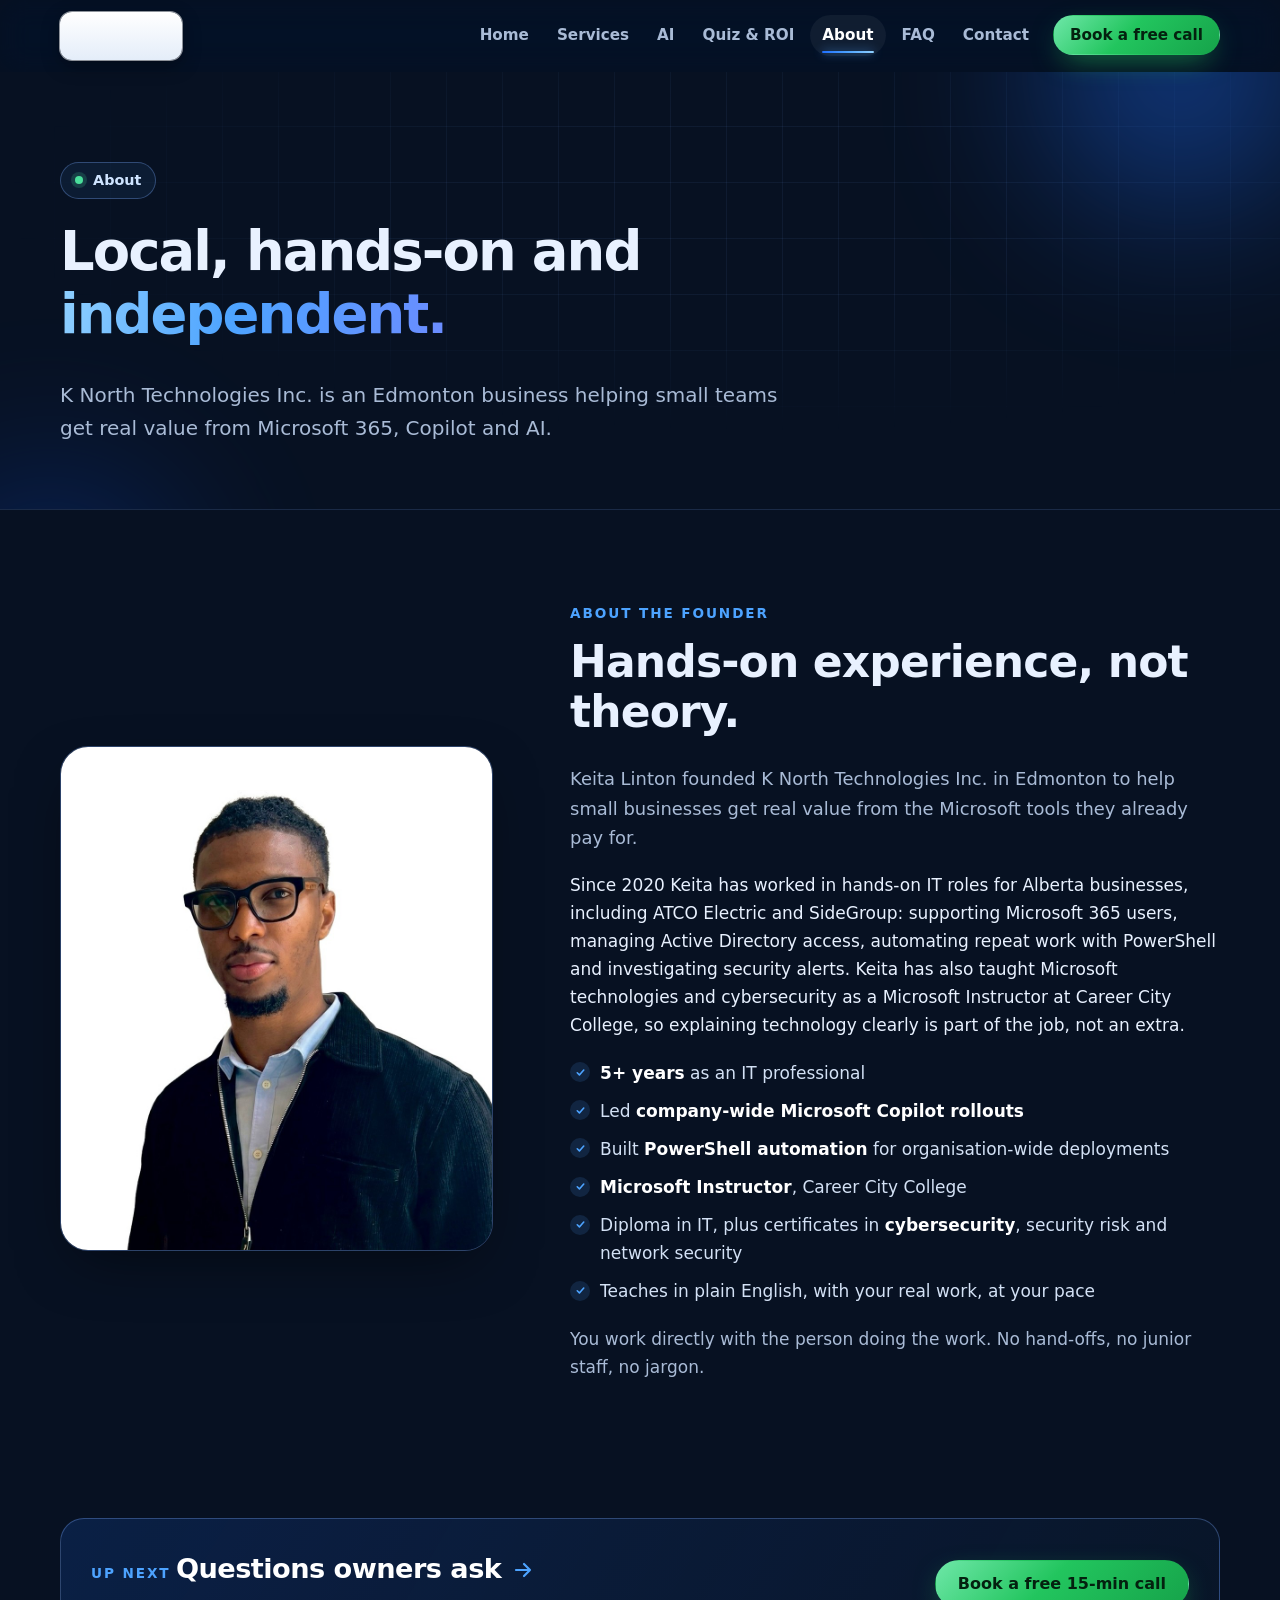
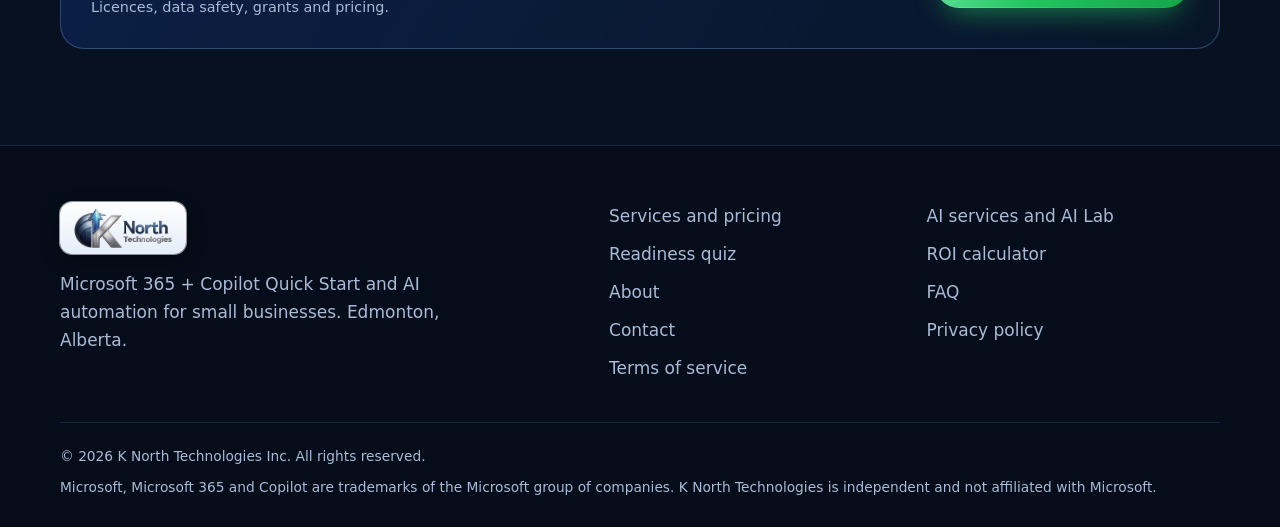
==== commit 2767e3e8: "Show founder headshot on About page" ====
--- a/about.html
+++ b/about.html
@@ -74,11 +74,7 @@
     <section class="section" id="about" aria-labelledby="about-title">
       <div class="container about">
         <div class="about-photo reveal">
-          <!-- Founder photo: to use one, save it as assets/headshot.jpg and replace this div with <img src="assets/headshot.jpg" alt="Keita Linton, founder of K North Technologies" width="480" height="560"> -->
-          <div class="headshot-placeholder headshot-mark">
-            <img src="assets/logo-mark.png" alt="K North Technologies logo mark" width="360" height="299">
-            <span class="headshot-caption">K North Technologies Inc.<br><small>Edmonton, Alberta</small></span>
-          </div>
+          <img src="assets/headshot.jpg" alt="Keita Linton, founder of K North Technologies" width="480" height="560">
         </div>
         <div class="about-copy reveal">
           <p class="kicker">About the founder</p>
